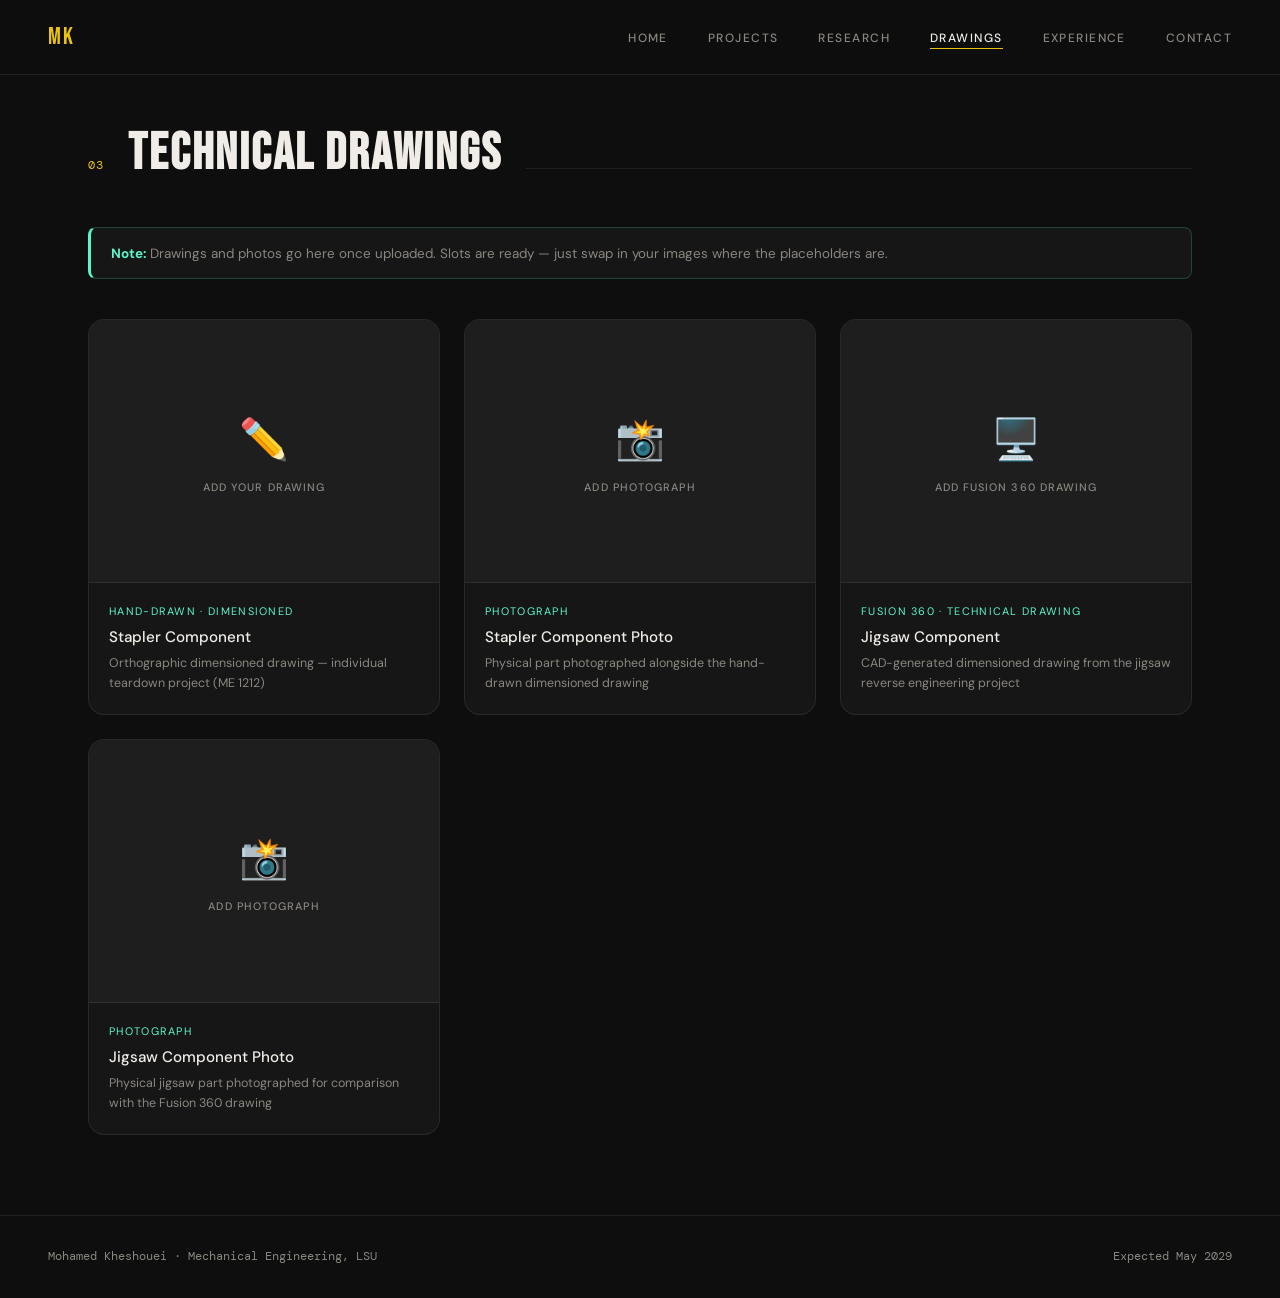
==== drawings.html @ 697df15e "Add files via upload" ====
<!DOCTYPE html>
<html lang="en">
<head>
<meta charset="UTF-8">
<meta name="viewport" content="width=device-width, initial-scale=1.0">
<title>Drawings — Mohamed Kheshouei</title>
<link href="https://fonts.googleapis.com/css2?family=Bebas+Neue&family=DM+Sans:wght@300;400;500&family=DM+Mono:wght@400;500&display=swap" rel="stylesheet">
<style>
*, *::before, *::after { box-sizing: border-box; margin: 0; padding: 0; }
:root {
  --bg: #0e0e0e; --bg2: #161616; --bg3: #1e1e1e;
  --border: rgba(255,255,255,0.08); --border2: rgba(255,255,255,0.18);
  --text: #f0ede8; --muted: #8a8680;
  --accent: #e9c212; --accent2: #5af5c8;
}
html { scroll-behavior: smooth; }
body { background: var(--bg); color: var(--text); font-family: "DM Sans", sans-serif; font-size: 16px; line-height: 1.6; overflow-x: hidden; }
nav {
  position: fixed; top: 0; left: 0; right: 0; z-index: 100;
  display: flex; justify-content: space-between; align-items: center;
  padding: 1.1rem 3rem;
  background: rgba(14,14,14,0.9); backdrop-filter: blur(12px);
  border-bottom: 1px solid var(--border);
}
.nav-logo { font-family: "Bebas Neue", sans-serif; font-size: 1.5rem; letter-spacing: 0.1em; color: var(--accent); text-decoration: none; }
.nav-links { display: flex; gap: 2.5rem; list-style: none; }
.nav-links a { font-size: 0.75rem; font-weight: 500; letter-spacing: 0.12em; text-transform: uppercase; color: var(--muted); text-decoration: none; transition: color 0.2s; padding-bottom: 2px; border-bottom: 1px solid transparent; }
.nav-links a:hover, .nav-links a.active { color: var(--text); border-bottom-color: var(--accent); }
.hamburger { display: none; font-size: 1.4rem; cursor: pointer; color: var(--text); }
.nav-mobile { display: none; position: absolute; top: 100%; left: 0; right: 0; background: var(--bg2); flex-direction: column; list-style: none; padding: 1rem 0; border-bottom: 1px solid var(--border); }
.nav-mobile.open { display: flex; }
.nav-mobile a { display: block; padding: 0.65rem 2rem; color: var(--muted); text-decoration: none; font-size: 0.85rem; }
.page { padding: 8rem 3rem 5rem; max-width: 1200px; margin: 0 auto; }
.section-header { display: flex; align-items: baseline; gap: 1.5rem; margin-bottom: 3rem; }
.section-num { font-family: "DM Mono", monospace; font-size: 0.75rem; color: var(--accent); letter-spacing: 0.08em; }
.section-title { font-family: "Bebas Neue", sans-serif; font-size: clamp(2rem, 4vw, 3.2rem); letter-spacing: 0.04em; line-height: 1; }
.section-line { flex: 1; height: 1px; background: var(--border); }
.btn { display: inline-flex; align-items: center; gap: 0.5rem; padding: 0.75rem 1.75rem; border-radius: 0.35rem; font-size: 0.82rem; font-weight: 500; letter-spacing: 0.05em; text-decoration: none; transition: all 0.2s; cursor: pointer; border: none; }
.btn-primary { background: var(--accent); color: #0e0e0e; }
.btn-primary:hover { background: #d4ff5f; transform: translateY(-1px); }
.btn-ghost { background: transparent; color: var(--text); border: 1px solid var(--border2); }
.btn-ghost:hover { background: var(--bg3); }
footer { padding: 2rem 3rem; background: var(--bg); border-top: 1px solid var(--border); display: flex; justify-content: space-between; align-items: center; font-family: "DM Mono", monospace; font-size: 0.72rem; color: var(--muted); }
::-webkit-scrollbar { width: 5px; } ::-webkit-scrollbar-track { background: var(--bg); } ::-webkit-scrollbar-thumb { background: var(--border2); border-radius: 3px; }
.tag { font-family: "DM Mono", monospace; font-size: 0.68rem; padding: 0.25rem 0.6rem; background: var(--bg3); border: 1px solid var(--border); border-radius: 0.25rem; color: var(--muted); }
.tag.green { background: rgba(200,245,90,0.08); border-color: rgba(200,245,90,0.25); color: var(--accent); }
.tag.teal { background: rgba(90,245,200,0.08); border-color: rgba(90,245,200,0.25); color: var(--accent2); }
.tag.inf { background: rgba(245,90,90,0.08); border-color: rgba(245,90,90,0.25); color: #f55a5a; }
.tags { display: flex; flex-wrap: wrap; gap: 0.4rem; }
@media (max-width: 860px) {
  nav { padding: 1rem 1.5rem; }
  .nav-links { display: none; }
  .hamburger { display: block; }
  .page { padding: 6rem 1.5rem 4rem; }
  footer { flex-direction: column; gap: 0.5rem; text-align: center; }
}
@keyframes fadeUp { from { opacity: 0; transform: translateY(20px); } to { opacity: 1; transform: translateY(0); } }
.fade { animation: fadeUp 0.5s ease both; }
.fade2 { animation: fadeUp 0.5s ease 0.1s both; }
.fade3 { animation: fadeUp 0.5s ease 0.2s both; }

.drawings-note { background: var(--bg2); border: 1px solid rgba(90,245,200,0.2); border-left: 3px solid var(--accent2); border-radius: 0.5rem; padding: 0.9rem 1.25rem; font-size: 0.84rem; color: var(--muted); margin-bottom: 2.5rem; }
.drawings-note strong { color: var(--accent2); }
.draw-grid { display: grid; grid-template-columns: repeat(auto-fit, minmax(260px, 1fr)); gap: 1.5rem; }
.draw-card { background: var(--bg2); border: 1px solid var(--border); border-radius: 1rem; overflow: hidden; transition: border-color 0.2s; }
.draw-card:hover { border-color: var(--border2); }
.draw-ph { width: 100%; aspect-ratio: 4/3; background: var(--bg3); display: flex; flex-direction: column; align-items: center; justify-content: center; gap: 0.5rem; color: var(--muted); font-size: 2.5rem; border-bottom: 1px solid var(--border); }
.draw-ph p { font-size: 0.68rem; letter-spacing: 0.1em; text-transform: uppercase; font-weight: 500; }
.draw-info { padding: 1.25rem; }
.draw-type { font-size: 0.68rem; letter-spacing: 0.12em; text-transform: uppercase; color: var(--accent2); margin-bottom: 0.3rem; }
.draw-name { font-weight: 500; font-size: 0.95rem; margin-bottom: 0.3rem; }
.draw-note { font-size: 0.78rem; color: var(--muted); }
</style>
</head>
<body data-page="drawings">
<nav>
  <a class="nav-logo" href="index.html">MK</a>
  <ul class="nav-links">
    <li><a href="index.html" data-page="home">Home</a></li>
    <li><a href="projects.html" data-page="projects">Projects</a></li>
    <li><a href="research.html" data-page="research">Research</a></li>
    <li><a href="drawings.html" data-page="drawings">Drawings</a></li>
    <li><a href="experience.html" data-page="experience">Experience</a></li>
    <li><a href="contact.html" data-page="contact">Contact</a></li>
  </ul>
  <div class="hamburger" onclick="toggleMenu()">☰</div>
  <ul class="nav-mobile" id="navMobile">
    <li><a href="index.html">Home</a></li>
    <li><a href="projects.html">Projects</a></li>
    <li><a href="research.html">Research</a></li>
    <li><a href="drawings.html">Drawings</a></li>
    <li><a href="experience.html">Experience</a></li>
    <li><a href="contact.html">Contact</a></li>
  </ul>
</nav>
<div class="page">
  <div class="section-header fade">
    <span class="section-num">03</span>
    <h2 class="section-title">Technical Drawings</h2>
    <div class="section-line"></div>
  </div>

  <div class="drawings-note fade2">
    <strong>Note:</strong> Drawings and photos go here once uploaded. Slots are ready — just swap in your images where the placeholders are.
  </div>

  <div class="draw-grid">

    <div class="draw-card fade2">
      <div class="draw-ph">✏️<p>Add your drawing</p></div>
      <div class="draw-info">
        <div class="draw-type">Hand-Drawn · Dimensioned</div>
        <div class="draw-name">Stapler Component</div>
        <div class="draw-note">Orthographic dimensioned drawing — individual teardown project (ME 1212)</div>
      </div>
    </div>

    <div class="draw-card fade2">
      <div class="draw-ph">📸<p>Add photograph</p></div>
      <div class="draw-info">
        <div class="draw-type">Photograph</div>
        <div class="draw-name">Stapler Component Photo</div>
        <div class="draw-note">Physical part photographed alongside the hand-drawn dimensioned drawing</div>
      </div>
    </div>

    <div class="draw-card fade3">
      <div class="draw-ph">🖥️<p>Add Fusion 360 drawing</p></div>
      <div class="draw-info">
        <div class="draw-type">Fusion 360 · Technical Drawing</div>
        <div class="draw-name">Jigsaw Component</div>
        <div class="draw-note">CAD-generated dimensioned drawing from the jigsaw reverse engineering project</div>
      </div>
    </div>

    <div class="draw-card fade3">
      <div class="draw-ph">📸<p>Add photograph</p></div>
      <div class="draw-info">
        <div class="draw-type">Photograph</div>
        <div class="draw-name">Jigsaw Component Photo</div>
        <div class="draw-note">Physical jigsaw part photographed for comparison with the Fusion 360 drawing</div>
      </div>
    </div>

  </div>
</div>
<footer>
  <span>Mohamed Kheshouei · Mechanical Engineering, LSU</span>
  <span>Expected May 2029</span>
</footer>
<script>
function toggleMenu(){document.getElementById("navMobile").classList.toggle("open");}
(function(){
  var links = document.querySelectorAll(".nav-links a");
  var page = document.body.dataset.page;
  links.forEach(function(l){ if(l.dataset.page===page) l.classList.add("active"); });
})();
</script>
</body>
</html>
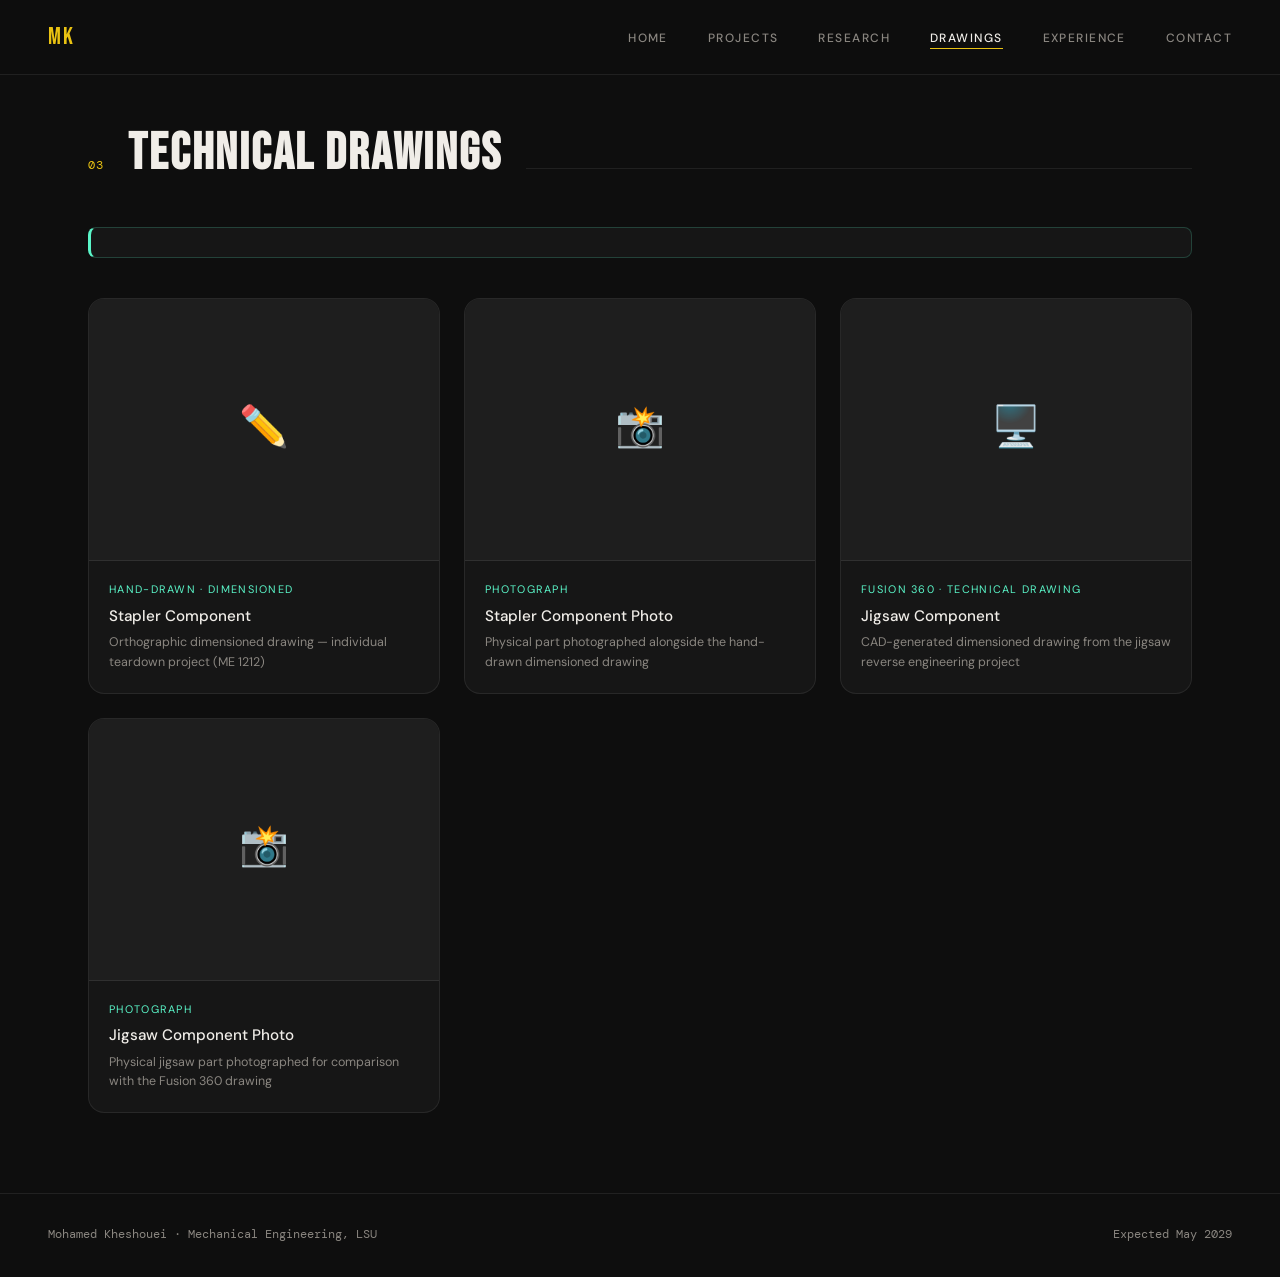
==== commit 38f8247f: "Update drawings.html" ====
--- a/drawings.html
+++ b/drawings.html
@@ -101,13 +101,13 @@
   </div>
 
   <div class="drawings-note fade2">
-    <strong>Note:</strong> Drawings and photos go here once uploaded. Slots are ready — just swap in your images where the placeholders are.
+     <!--<strong>Note:</strong> Drawings and photos go here once uploaded. Slots are ready — just swap in your images where the placeholders are.-->
   </div>
 
   <div class="draw-grid">
 
     <div class="draw-card fade2">
-      <div class="draw-ph">✏️<p>Add your drawing</p></div>
+      <div class="draw-ph">✏️<p><!--Add your drawing--></p></div>
       <div class="draw-info">
         <div class="draw-type">Hand-Drawn · Dimensioned</div>
         <div class="draw-name">Stapler Component</div>
@@ -116,7 +116,7 @@
     </div>
 
     <div class="draw-card fade2">
-      <div class="draw-ph">📸<p>Add photograph</p></div>
+      <div class="draw-ph">📸<p><!--Add photograph--></p></div>
       <div class="draw-info">
         <div class="draw-type">Photograph</div>
         <div class="draw-name">Stapler Component Photo</div>
@@ -125,7 +125,7 @@
     </div>
 
     <div class="draw-card fade3">
-      <div class="draw-ph">🖥️<p>Add Fusion 360 drawing</p></div>
+      <div class="draw-ph">🖥️<p><!--Add Fusion 360 drawing--></p></div>
       <div class="draw-info">
         <div class="draw-type">Fusion 360 · Technical Drawing</div>
         <div class="draw-name">Jigsaw Component</div>
@@ -134,7 +134,7 @@
     </div>
 
     <div class="draw-card fade3">
-      <div class="draw-ph">📸<p>Add photograph</p></div>
+      <div class="draw-ph">📸<p><!--Add photograph--></p></div>
       <div class="draw-info">
         <div class="draw-type">Photograph</div>
         <div class="draw-name">Jigsaw Component Photo</div>
@@ -157,4 +157,4 @@
 })();
 </script>
 </body>
-</html>+</html>
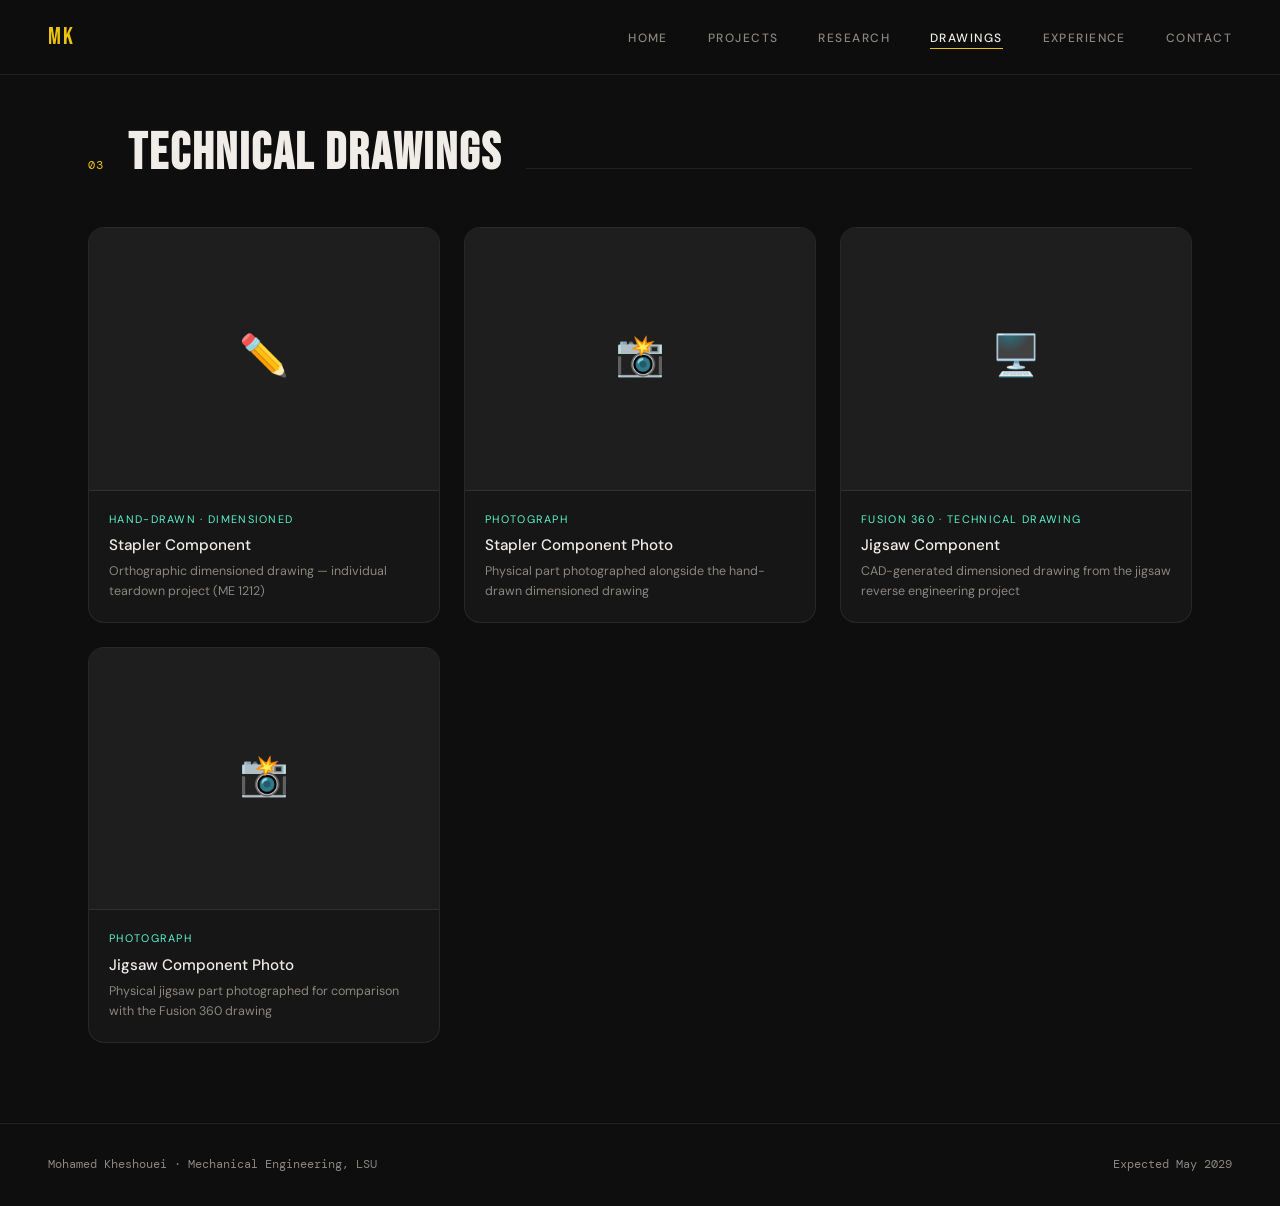
==== commit 4d1453a0: "Update drawings.html" ====
--- a/drawings.html
+++ b/drawings.html
@@ -99,13 +99,13 @@
     <h2 class="section-title">Technical Drawings</h2>
     <div class="section-line"></div>
   </div>
-
+<!--
   <div class="drawings-note fade2">
-     <!--<strong>Note:</strong> Drawings and photos go here once uploaded. Slots are ready — just swap in your images where the placeholders are.-->
+     <!--<strong>Note:</strong> Drawings and photos go here once uploaded. Slots are ready — just swap in your images where the placeholders are.
   </div>
-
+-->
   <div class="draw-grid">
-
+    
     <div class="draw-card fade2">
       <div class="draw-ph">✏️<p><!--Add your drawing--></p></div>
       <div class="draw-info">
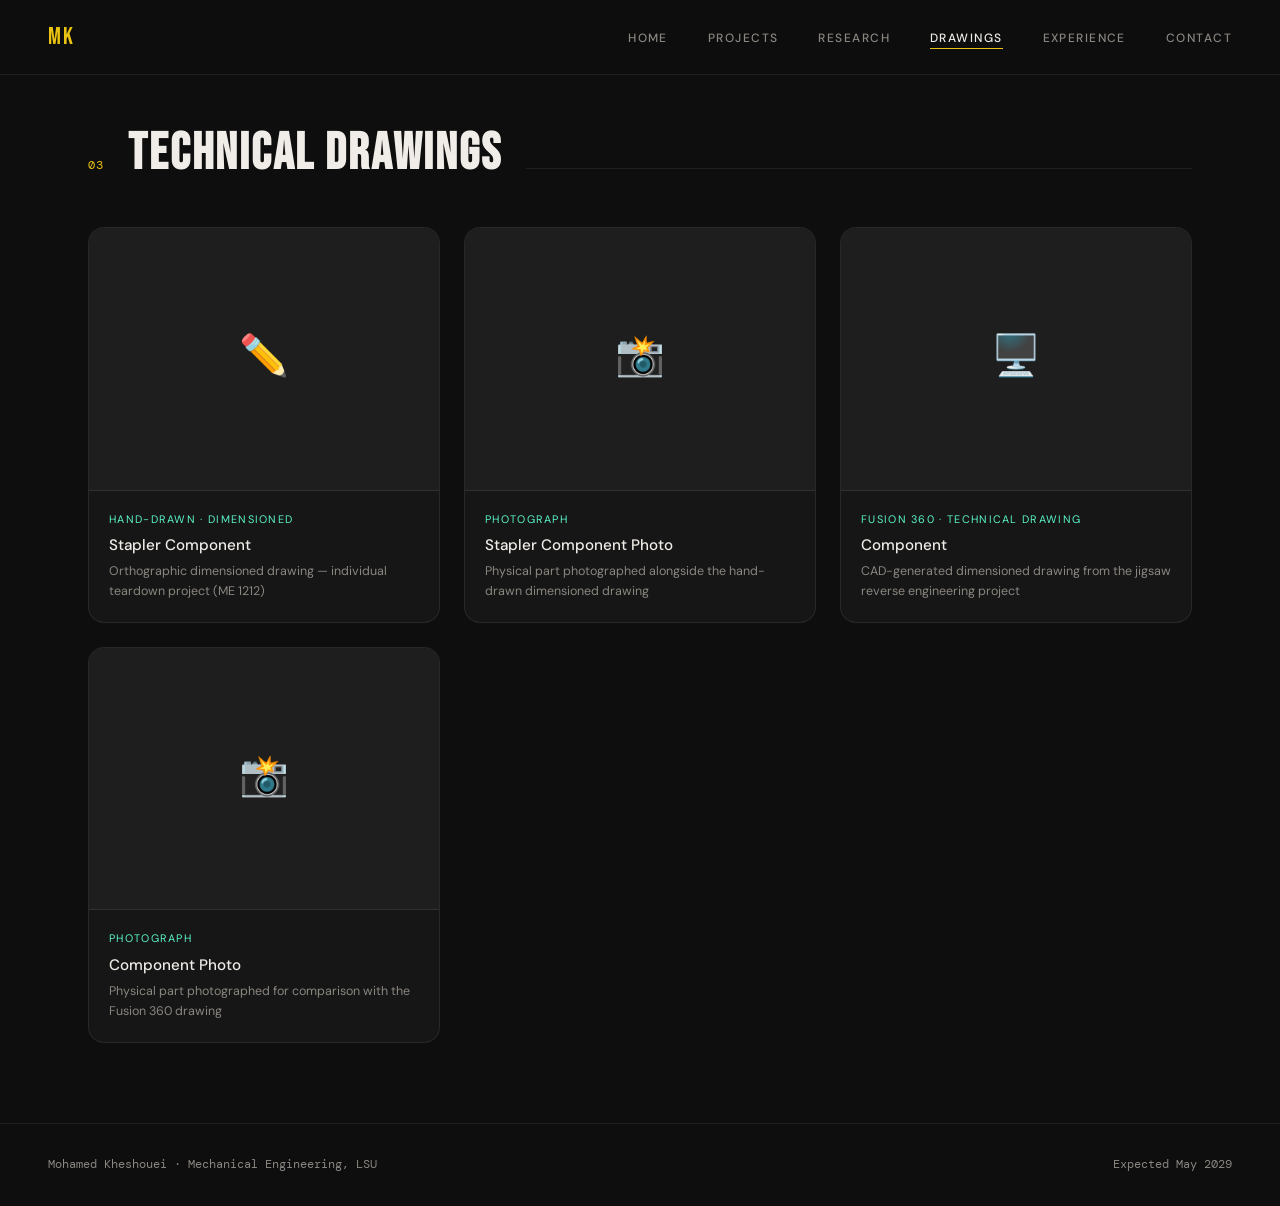
==== commit 26623601: "Update drawings.html" ====
--- a/drawings.html
+++ b/drawings.html
@@ -128,17 +128,17 @@
       <div class="draw-ph">🖥️<p><!--Add Fusion 360 drawing--></p></div>
       <div class="draw-info">
         <div class="draw-type">Fusion 360 · Technical Drawing</div>
-        <div class="draw-name">Jigsaw Component</div>
+        <div class="draw-name"> Component</div>
         <div class="draw-note">CAD-generated dimensioned drawing from the jigsaw reverse engineering project</div>
       </div>
     </div>
 
     <div class="draw-card fade3">
-      <div class="draw-ph">📸<p><!--Add photograph--></p></div>
+      <div class="draw-ph">📸<p><!--Add photograph--> </p></div>
       <div class="draw-info">
         <div class="draw-type">Photograph</div>
-        <div class="draw-name">Jigsaw Component Photo</div>
-        <div class="draw-note">Physical jigsaw part photographed for comparison with the Fusion 360 drawing</div>
+        <div class="draw-name"> Component Photo</div>
+        <div class="draw-note">Physical part photographed for comparison with the Fusion 360 drawing</div>
       </div>
     </div>
 
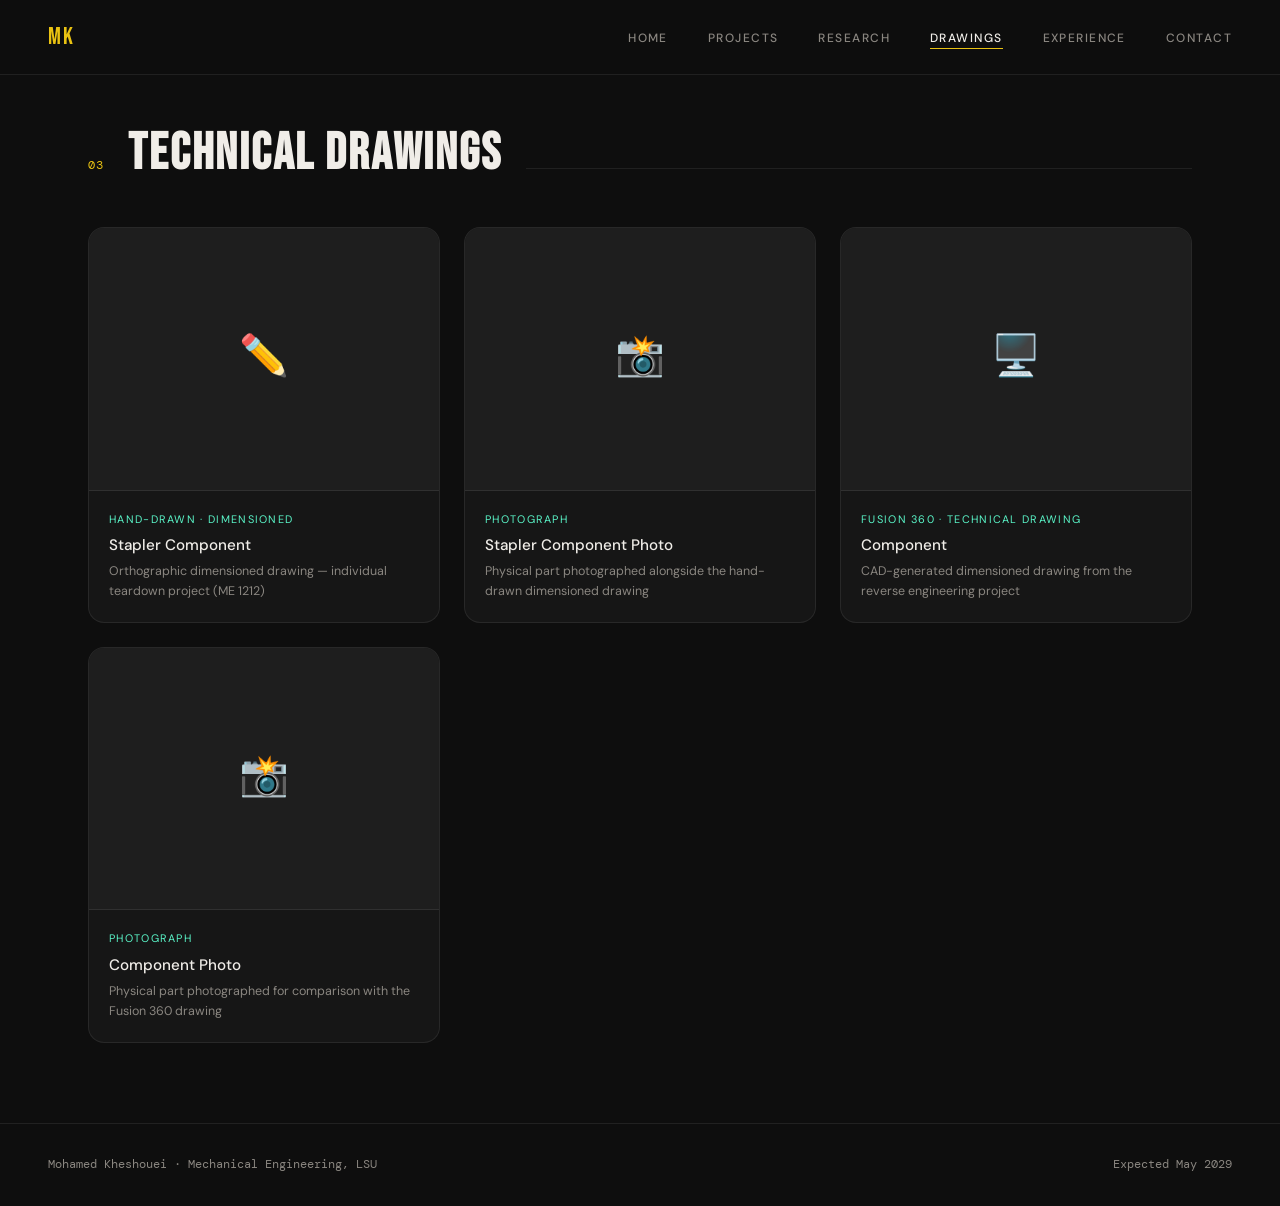
==== commit b3543b80: "Update drawings.html" ====
--- a/drawings.html
+++ b/drawings.html
@@ -129,7 +129,7 @@
       <div class="draw-info">
         <div class="draw-type">Fusion 360 · Technical Drawing</div>
         <div class="draw-name"> Component</div>
-        <div class="draw-note">CAD-generated dimensioned drawing from the jigsaw reverse engineering project</div>
+        <div class="draw-note">CAD-generated dimensioned drawing from the reverse engineering project</div>
       </div>
     </div>
 
